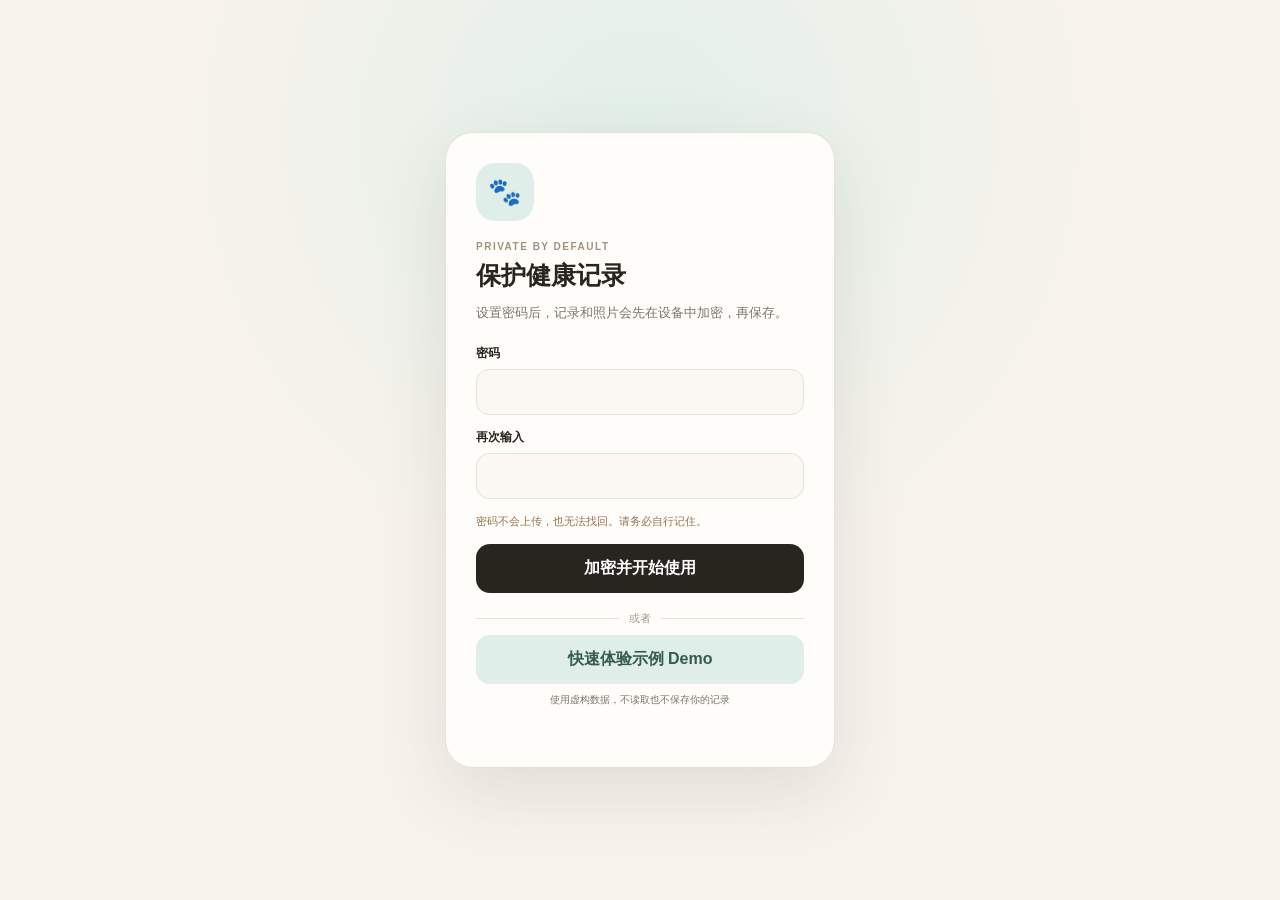
==== index.html @ d8dd059a "Initial public release" ====
<!doctype html>
<html lang="zh-CN">
<head>
  <meta charset="UTF-8"><meta name="viewport" content="width=device-width,initial-scale=1,viewport-fit=cover">
  <meta name="theme-color" content="#f7f3ec"><meta name="description" content="记录猫咪驱虫和不适情况，按时提醒，随时回顾。">
  <meta http-equiv="Content-Security-Policy" content="default-src 'self'; script-src 'self'; style-src 'self'; img-src 'self' data: blob:; connect-src 'self'; font-src 'self'; manifest-src 'self'; object-src 'none'; base-uri 'none'; form-action 'none'; frame-src 'none'; worker-src 'self'">
  <link rel="manifest" href="./manifest.webmanifest"><link rel="stylesheet" href="./styles.css"><title>猫咪健康簿</title>
</head>
<body>
<section class="lock-screen" id="lockScreen">
  <div class="lock-card">
    <div class="lock-icon">🐾</div>
    <p class="eyebrow">PRIVATE BY DEFAULT</p>
    <h1 id="lockTitle">保护健康记录</h1>
    <p class="lock-copy" id="lockCopy">设置密码后，记录和照片会先在设备中加密，再保存。</p>
    <form id="lockForm" class="form-grid">
      <label class="field"><span>密码</span><input id="vaultPassword" type="password" minlength="8" maxlength="128" autocomplete="current-password" required></label>
      <label class="field" id="confirmField"><span>再次输入</span><input id="vaultPasswordConfirm" type="password" minlength="8" maxlength="128" autocomplete="new-password"></label>
      <p class="lock-warning" id="lockWarning">密码不会上传，也无法找回。请务必自行记住。</p>
      <button class="button primary" id="lockSubmit" type="submit">加密并开始使用</button>
    </form>
    <div class="demo-entry"><span>或者</span><button class="button demo-button" id="demoButton" type="button">快速体验示例 Demo</button><small>使用虚构数据，不读取也不保存你的记录</small></div>
    <p class="lock-error" id="lockError" role="alert"></p>
  </div>
</section>
<div class="app-shell" id="appShell" hidden>
  <header class="topbar"><div><p class="eyebrow" id="todayText"></p><h1>猫咪健康簿</h1></div><button class="avatar-button" id="petButton" aria-label="编辑猫咪信息">🐈</button></header>
  <aside class="demo-banner" id="demoBanner" hidden><span><b>示例体验模式</b> · 所有修改将在刷新后重置</span><button id="exitDemoTop" type="button">退出</button></aside>
  <main>
    <section class="view active" id="homeView">
      <article class="hero-card"><div><p class="muted">今天的健康状态</p><h2 id="greetingText">先完善猫咪信息吧</h2><p id="healthSummary">记录每一次照顾，回顾时更安心。</p></div><span class="hero-cat">🐾</span></article>
      <div class="section-heading"><div><p class="eyebrow">CARE PLAN</p><h2>驱虫计划</h2></div><button class="text-button" data-open="settings">管理周期</button></div>
      <div class="care-grid" id="careCards"></div>
      <div class="section-heading"><div><p class="eyebrow">QUICK ADD</p><h2>快速记录</h2></div></div>
      <div class="quick-grid"><button class="quick-card coral" data-action="add-symptom"><span>＋</span><strong>记录不适</strong><small>呕吐、软便、泪痕…</small></button><button class="quick-card mint" data-action="add-deworming"><span>✓</span><strong>记录驱虫</strong><small>自动计算下次日期</small></button></div>
      <div class="section-heading"><div><p class="eyebrow">RECENT</p><h2>最近记录</h2></div><button class="text-button" data-nav="timeline">查看全部</button></div><div id="recentRecords" class="record-list"></div>
    </section>
    <section class="view" id="timelineView"><div class="page-title"><p class="eyebrow">HEALTH TIMELINE</p><h2>健康时间线</h2><p class="muted">把零散情况变成连续、可回顾的记录。</p></div><div class="filter-row"><button class="chip active" data-filter="all">全部</button><button class="chip" data-filter="symptom">不适</button><button class="chip" data-filter="deworming">驱虫</button></div><div id="timelineRecords" class="record-list spacious"></div></section>
    <section class="view" id="settingsView"><div class="page-title"><p class="eyebrow">SETTINGS</p><h2>设置与数据</h2><p class="muted">周期可以跟随药品变化随时调整。</p></div><div class="settings-card"><button class="setting-row" id="editPetRow"><span><b>猫咪信息</b><small id="petRowHint">未设置</small></span><i>›</i></button><button class="setting-row" id="editPlanRow"><span><b>驱虫周期</b><small id="planRowHint"></small></span><i>›</i></button><button class="setting-row" id="editTypesRow"><span><b>不适类型</b><small id="typesRowHint"></small></span><i>›</i></button></div><div class="settings-card" id="secureDataCard"><button class="setting-row" id="exportButton"><span><b>导出加密备份</b><small>备份需要当前密码才能恢复</small></span><i>↓</i></button><label class="setting-row" for="importInput"><span><b>恢复加密备份</b><small>导入前会验证备份密码</small></span><i>↑</i></label><input id="importInput" type="file" accept="application/json" hidden><button class="setting-row" id="lockButton"><span><b>立即锁定</b><small>清除当前会话中的解密密钥</small></span><i>⌁</i></button></div><div class="settings-card" id="demoDataCard" hidden><button class="setting-row" id="exitDemoSettings"><span><b>退出示例体验</b><small>返回安全版本入口</small></span><i>›</i></button></div><p class="privacy-note" id="privacyNote">🔐 记录和照片使用 AES-GCM 保存在当前设备。密码和解密密钥不会上传，也不会写入浏览器存储。</p></section>
  </main>
  <nav class="bottom-nav"><button class="nav-item active" data-nav="home"><span>⌂</span>首页</button><button class="nav-add" data-action="open-add" aria-label="添加记录">＋</button><button class="nav-item" data-nav="timeline"><span>◷</span>时间线</button><button class="nav-item" data-nav="settings"><span>⚙</span>设置</button></nav>
</div>
<div class="sheet-backdrop" id="sheetBackdrop" hidden></div><section class="sheet" id="sheet" role="dialog" hidden><div class="sheet-handle"></div><div id="sheetContent"></div></section><div class="toast" id="toast" role="status"></div>
<script src="./crypto.js" defer></script><script src="./app.js" defer></script>
</body></html>
---- styles.css ----
:root{--ink:#28251f;--muted:#7b756b;--paper:#f7f3ec;--card:#fffdfa;--line:#e9e1d5;--coral:#fbe3dc;--mint:#dfeee8;--shadow:0 10px 30px rgba(78,63,43,.08)}
*{box-sizing:border-box}body{margin:0;color:var(--ink);background:var(--paper);font-family:-apple-system,BlinkMacSystemFont,"PingFang SC","Microsoft YaHei",sans-serif}button,input,select,textarea{font:inherit}button{color:inherit}h1,h2,p{margin:0}.app-shell{width:min(100%,520px);min-height:100vh;margin:auto;padding:env(safe-area-inset-top) 18px calc(94px + env(safe-area-inset-bottom))}
.lock-screen{position:fixed;z-index:100;inset:0;display:grid;place-items:center;padding:24px;background:radial-gradient(circle at 50% 15%,#e2efe9,#f7f3ec 46%)}.lock-screen[hidden]{display:none}.lock-card{width:min(100%,390px);padding:30px;border:1px solid var(--line);border-radius:28px;background:#fffdfa;box-shadow:0 24px 70px #4e3f2b1f}.lock-icon{display:grid;place-items:center;width:58px;height:58px;margin-bottom:20px;border-radius:19px;background:var(--mint);font-size:27px}.lock-card h1{margin:7px 0 10px}.lock-copy{margin-bottom:22px;color:var(--muted);font-size:13px;line-height:1.65}.lock-warning{color:#98734f;font-size:11px;line-height:1.55}.lock-error{min-height:18px;margin-top:12px;color:#b95747;font-size:12px}.detail-photo{width:100%;max-height:45vh;object-fit:contain;border-radius:18px;background:#f3eee6}.detail-note{margin-top:16px;line-height:1.7}
.demo-entry{display:grid;gap:9px;margin-top:18px;text-align:center}.demo-entry>span{display:flex;align-items:center;gap:10px;color:#a69c8f;font-size:11px}.demo-entry>span:before,.demo-entry>span:after{content:"";height:1px;flex:1;background:var(--line)}.demo-entry small{color:var(--muted);font-size:10px}.demo-button{border:1px solid #8eb5a5;background:var(--mint);color:#345c4c}.demo-banner{display:flex;justify-content:space-between;align-items:center;margin:-4px 0 16px;padding:10px 13px;border-radius:13px;background:#fff0ce;color:#8b631f;font-size:11px}.demo-banner button{border:0;background:transparent;color:#8b631f;font-weight:700}
.topbar{display:flex;align-items:center;justify-content:space-between;padding:24px 2px 18px}h1{margin-top:3px;font-size:25px}h2{font-size:21px}.eyebrow{color:#a2927d;font-size:10px;font-weight:800;letter-spacing:1.5px}.muted{color:var(--muted)}.avatar-button{width:46px;height:46px;border:0;border-radius:50%;background:#eadac2;font-size:24px;box-shadow:var(--shadow)}
.view{display:none;animation:fade .22s ease}.view.active{display:block}@keyframes fade{from{opacity:0;transform:translateY(3px)}}.hero-card{position:relative;min-height:154px;display:flex;align-items:flex-end;overflow:hidden;padding:24px;border-radius:26px;color:#fff;background:linear-gradient(135deg,#789b8d,#a8c8b8);box-shadow:var(--shadow)}.hero-card h2{margin:7px 0;font-size:25px}.hero-card p{max-width:300px;font-size:13px;line-height:1.55}.hero-card .muted{color:#ffffffb8}.hero-cat{position:absolute;right:-8px;top:-9px;font-size:106px;opacity:.14;transform:rotate(-14deg)}
.section-heading{display:flex;justify-content:space-between;align-items:flex-end;margin:28px 2px 13px}.section-heading .eyebrow{margin-bottom:4px}.text-button{border:0;padding:7px 0;color:#9a715d;background:transparent;font-size:13px}.care-grid,.quick-grid{display:grid;grid-template-columns:1fr 1fr;gap:12px}.care-card{position:relative;min-height:155px;padding:17px;overflow:hidden;border:1px solid var(--line);border-radius:21px;background:var(--card);box-shadow:var(--shadow)}.care-icon{display:grid;place-items:center;width:38px;height:38px;margin-bottom:16px;border-radius:12px;background:var(--mint)}.care-card:nth-child(2) .care-icon{background:var(--coral)}.care-card strong{display:block;font-size:16px}.care-card .date{margin:6px 0 10px;color:var(--muted);font-size:12px}.status-pill{display:inline-flex;padding:4px 8px;border-radius:20px;background:#edf3ef;color:#56806e;font-size:11px;font-weight:700}.status-pill.due{background:#fff0ce;color:#a56d18}.status-pill.overdue{background:#fce1dd;color:#b95747}.calendar-button{position:absolute;right:12px;bottom:12px;width:32px;height:32px;border:0;border-radius:10px;background:#f3eee6}
.quick-card{min-height:116px;padding:16px;border:0;border-radius:21px;text-align:left;box-shadow:var(--shadow)}.quick-card.coral{background:var(--coral)}.quick-card.mint{background:var(--mint)}.quick-card span{display:grid;place-items:center;width:30px;height:30px;margin-bottom:10px;border-radius:50%;background:#ffffffad;font-size:20px}.quick-card strong,.quick-card small{display:block}.quick-card small{margin-top:5px;color:var(--muted);font-size:11px}
.record-list{display:grid;gap:10px}.record-list.spacious{margin-top:18px}.record-card{display:grid;grid-template-columns:42px 1fr auto;gap:12px;align-items:center;padding:14px;border:1px solid var(--line);border-radius:18px;background:var(--card)}.record-icon{display:grid;place-items:center;width:42px;height:42px;border-radius:14px;background:#f3eee6;font-size:19px;overflow:hidden}.record-main strong{display:block;font-size:15px}.record-main small{display:block;margin-top:5px;color:var(--muted);font-size:11px;line-height:1.4}.severity{padding:4px 7px;border-radius:12px;background:#f1eee9;color:var(--muted);font-size:10px}.severity.high{background:#fbe1dc;color:#b95747}.record-photo{width:42px;height:42px;object-fit:cover}.empty{padding:25px 16px;border:1px dashed #d9cfc1;border-radius:18px;color:var(--muted);text-align:center;font-size:13px}
.page-title{padding:12px 2px 6px}.page-title h2{margin:7px 0;font-size:28px}.page-title .muted{font-size:13px}.filter-row{display:flex;gap:8px;margin:18px 0 4px}.chip{padding:8px 15px;border:1px solid var(--line);border-radius:20px;background:transparent;color:var(--muted);font-size:13px}.chip.active{border-color:var(--ink);color:#fff;background:var(--ink)}
.settings-card{margin-top:18px;overflow:hidden;border:1px solid var(--line);border-radius:20px;background:var(--card)}.setting-row{width:100%;display:flex;justify-content:space-between;align-items:center;padding:17px;border:0;border-bottom:1px solid var(--line);background:transparent;text-align:left}.setting-row:last-child{border-bottom:0}.setting-row b,.setting-row small{display:block}.setting-row b{font-size:15px}.setting-row small{margin-top:5px;color:var(--muted);font-size:11px}.setting-row i{color:#aa9d8d;font-size:22px;font-style:normal}.privacy-note{margin:18px 8px;color:var(--muted);font-size:11px;line-height:1.65}
.bottom-nav{position:fixed;z-index:20;left:50%;bottom:0;width:min(100%,520px);min-height:73px;display:grid;grid-template-columns:1fr 1fr 1fr 1fr;align-items:center;padding:7px 22px calc(7px + env(safe-area-inset-bottom));transform:translateX(-50%);border-top:1px solid #463c2d14;background:#fffdfaec;backdrop-filter:blur(18px)}.nav-item{display:grid;gap:3px;justify-items:center;border:0;background:transparent;color:#9a9287;font-size:10px}.nav-item span{font-size:21px}.nav-item.active{color:var(--ink)}.nav-add{width:49px;height:49px;justify-self:center;border:0;border-radius:17px;color:#fff;background:var(--ink);font-size:29px;box-shadow:0 8px 18px #28251f38}
.sheet-backdrop{position:fixed;z-index:30;inset:0;background:#211d1752;backdrop-filter:blur(3px)}.sheet{position:fixed;z-index:31;left:50%;bottom:0;width:min(100%,520px);max-height:91vh;padding:10px 20px calc(24px + env(safe-area-inset-bottom));overflow-y:auto;transform:translateX(-50%);border-radius:28px 28px 0 0;background:var(--card);box-shadow:0 -20px 50px #28251f26;animation:up .25s ease}@keyframes up{from{transform:translate(-50%,100%)}}.sheet-handle{width:40px;height:4px;margin:0 auto 18px;border-radius:5px;background:#ded6cb}.sheet h2{font-size:24px}.sheet-intro{margin:7px 0 20px;color:var(--muted);font-size:12px}
.form-grid{display:grid;gap:14px}.field{display:grid;gap:7px}.field>span{font-size:12px;font-weight:700}.field input,.field select,.field textarea,.tag-editor input{width:100%;padding:13px 14px;border:1px solid var(--line);border-radius:13px;outline:none;background:#fbf8f3}.field textarea{min-height:86px;resize:vertical}.field-row{display:grid;grid-template-columns:1fr 1fr;gap:10px}.type-grid{display:flex;flex-wrap:wrap;gap:8px}.type-option input{position:absolute;opacity:0}.type-option span{display:inline-flex;padding:9px 13px;border:1px solid var(--line);border-radius:18px;font-size:12px}.type-option input:checked+span{border-color:var(--ink);color:#fff;background:var(--ink)}.photo-preview{display:none;width:90px;height:90px;border-radius:15px;object-fit:cover}.photo-preview.visible{display:block}.form-actions{display:grid;grid-template-columns:.7fr 1.3fr;gap:10px;margin-top:20px}.button{padding:14px 16px;border:0;border-radius:14px;font-weight:700}.button.secondary{background:#f1ece4}.button.primary{color:#fff;background:var(--ink)}.button.danger{color:#ad4b3d;background:#fbe1dc}
.add-menu{display:grid;grid-template-columns:1fr 1fr;gap:12px}.add-menu button{min-height:120px;border:0;border-radius:18px;font-size:15px;font-weight:700}.add-menu button:first-child{background:var(--coral)}.add-menu button:last-child{background:var(--mint)}.tag-editor{display:flex;gap:8px}.tag-editor input{flex:1}.tag-list{display:flex;flex-wrap:wrap;gap:8px;margin-top:12px}.tag{display:inline-flex;align-items:center;gap:7px;padding:7px 10px;border-radius:15px;background:#f2eee8;font-size:12px}.tag button{padding:0;border:0;background:transparent;color:#a66a5c}.toast{position:fixed;z-index:50;left:50%;bottom:98px;padding:10px 16px;opacity:0;pointer-events:none;transform:translate(-50%,10px);border-radius:20px;color:#fff;background:#28251fe6;font-size:12px;transition:.2s}.toast.show{opacity:1;transform:translate(-50%,0)}
@media(min-width:700px){body{background:#e9e2d7}.app-shell{background:var(--paper);box-shadow:0 0 70px #3e352a1f}}
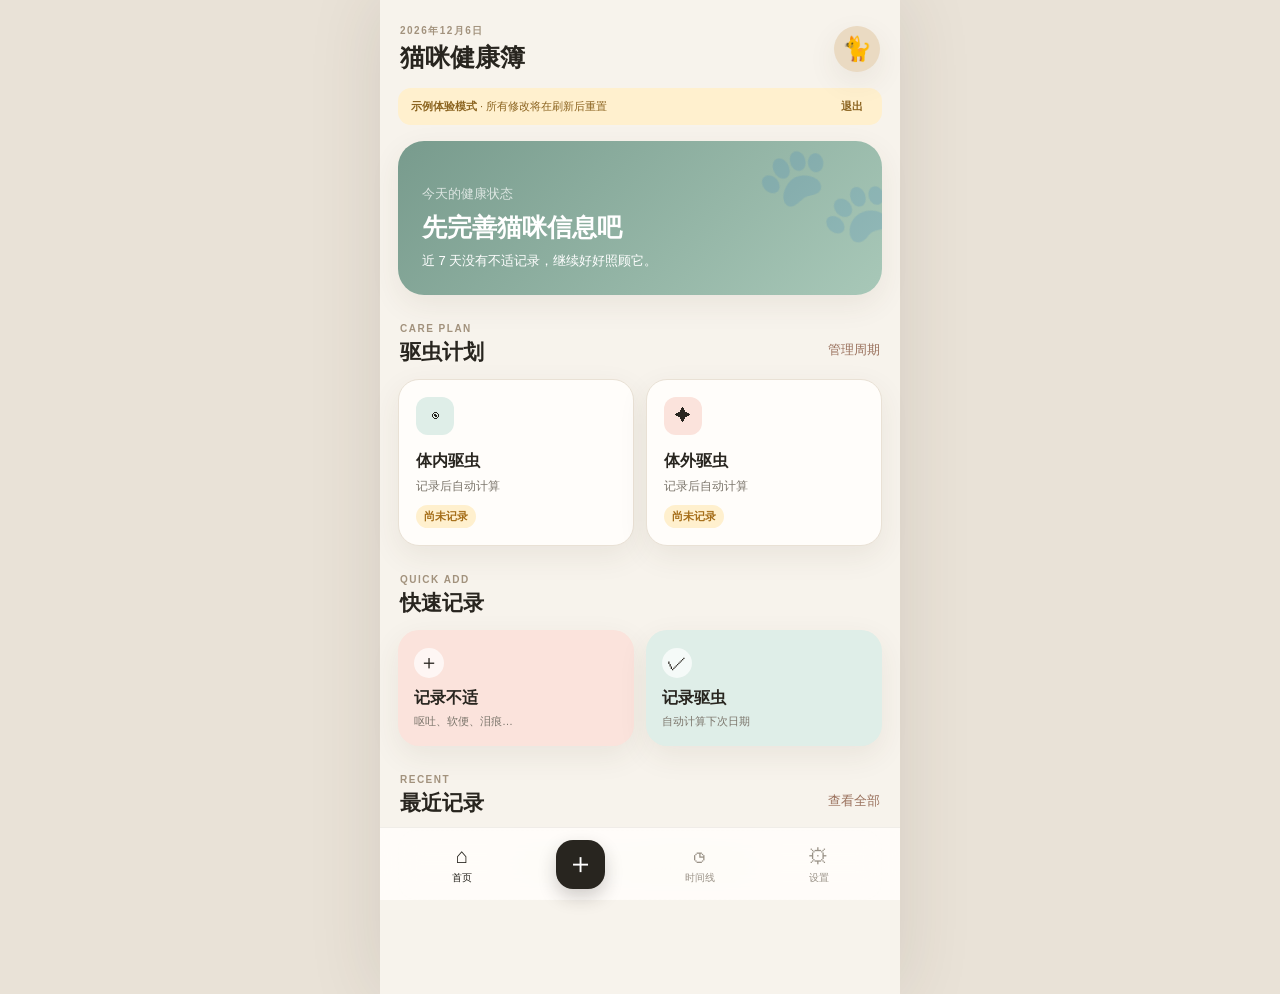
==== commit 598dc40c: "Simplify to password-free local-first storage" ====
--- a/index.html
+++ b/index.html
@@ -7,23 +7,7 @@
   <link rel="manifest" href="./manifest.webmanifest"><link rel="stylesheet" href="./styles.css"><title>猫咪健康簿</title>
 </head>
 <body>
-<section class="lock-screen" id="lockScreen">
-  <div class="lock-card">
-    <div class="lock-icon">🐾</div>
-    <p class="eyebrow">PRIVATE BY DEFAULT</p>
-    <h1 id="lockTitle">保护健康记录</h1>
-    <p class="lock-copy" id="lockCopy">设置密码后，记录和照片会先在设备中加密，再保存。</p>
-    <form id="lockForm" class="form-grid">
-      <label class="field"><span>密码</span><input id="vaultPassword" type="password" minlength="8" maxlength="128" autocomplete="current-password" required></label>
-      <label class="field" id="confirmField"><span>再次输入</span><input id="vaultPasswordConfirm" type="password" minlength="8" maxlength="128" autocomplete="new-password"></label>
-      <p class="lock-warning" id="lockWarning">密码不会上传，也无法找回。请务必自行记住。</p>
-      <button class="button primary" id="lockSubmit" type="submit">加密并开始使用</button>
-    </form>
-    <div class="demo-entry"><span>或者</span><button class="button demo-button" id="demoButton" type="button">快速体验示例 Demo</button><small>使用虚构数据，不读取也不保存你的记录</small></div>
-    <p class="lock-error" id="lockError" role="alert"></p>
-  </div>
-</section>
-<div class="app-shell" id="appShell" hidden>
+<div class="app-shell" id="appShell">
   <header class="topbar"><div><p class="eyebrow" id="todayText"></p><h1>猫咪健康簿</h1></div><button class="avatar-button" id="petButton" aria-label="编辑猫咪信息">🐈</button></header>
   <aside class="demo-banner" id="demoBanner" hidden><span><b>示例体验模式</b> · 所有修改将在刷新后重置</span><button id="exitDemoTop" type="button">退出</button></aside>
   <main>
@@ -36,10 +20,10 @@
       <div class="section-heading"><div><p class="eyebrow">RECENT</p><h2>最近记录</h2></div><button class="text-button" data-nav="timeline">查看全部</button></div><div id="recentRecords" class="record-list"></div>
     </section>
     <section class="view" id="timelineView"><div class="page-title"><p class="eyebrow">HEALTH TIMELINE</p><h2>健康时间线</h2><p class="muted">把零散情况变成连续、可回顾的记录。</p></div><div class="filter-row"><button class="chip active" data-filter="all">全部</button><button class="chip" data-filter="symptom">不适</button><button class="chip" data-filter="deworming">驱虫</button></div><div id="timelineRecords" class="record-list spacious"></div></section>
-    <section class="view" id="settingsView"><div class="page-title"><p class="eyebrow">SETTINGS</p><h2>设置与数据</h2><p class="muted">周期可以跟随药品变化随时调整。</p></div><div class="settings-card"><button class="setting-row" id="editPetRow"><span><b>猫咪信息</b><small id="petRowHint">未设置</small></span><i>›</i></button><button class="setting-row" id="editPlanRow"><span><b>驱虫周期</b><small id="planRowHint"></small></span><i>›</i></button><button class="setting-row" id="editTypesRow"><span><b>不适类型</b><small id="typesRowHint"></small></span><i>›</i></button></div><div class="settings-card" id="secureDataCard"><button class="setting-row" id="exportButton"><span><b>导出加密备份</b><small>备份需要当前密码才能恢复</small></span><i>↓</i></button><label class="setting-row" for="importInput"><span><b>恢复加密备份</b><small>导入前会验证备份密码</small></span><i>↑</i></label><input id="importInput" type="file" accept="application/json" hidden><button class="setting-row" id="lockButton"><span><b>立即锁定</b><small>清除当前会话中的解密密钥</small></span><i>⌁</i></button></div><div class="settings-card" id="demoDataCard" hidden><button class="setting-row" id="exitDemoSettings"><span><b>退出示例体验</b><small>返回安全版本入口</small></span><i>›</i></button></div><p class="privacy-note" id="privacyNote">🔐 记录和照片使用 AES-GCM 保存在当前设备。密码和解密密钥不会上传，也不会写入浏览器存储。</p></section>
+    <section class="view" id="settingsView"><div class="page-title"><p class="eyebrow">SETTINGS</p><h2>设置与数据</h2><p class="muted">周期可以跟随药品变化随时调整。</p></div><div class="settings-card"><button class="setting-row" id="editPetRow"><span><b>猫咪信息</b><small id="petRowHint">未设置</small></span><i>›</i></button><button class="setting-row" id="editPlanRow"><span><b>驱虫周期</b><small id="planRowHint"></small></span><i>›</i></button><button class="setting-row" id="editTypesRow"><span><b>不适类型</b><small id="typesRowHint"></small></span><i>›</i></button></div><div class="settings-card" id="localDataCard"><button class="setting-row" id="exportButton"><span><b>备份全部数据</b><small>导出 JSON 文件</small></span><i>↓</i></button><label class="setting-row" for="importInput"><span><b>恢复备份</b><small>从 JSON 文件导入</small></span><i>↑</i></label><input id="importInput" type="file" accept="application/json" hidden><button class="setting-row" id="clearDataButton"><span><b>清除本机数据</b><small>删除当前浏览器中的全部记录</small></span><i>×</i></button></div><div class="settings-card" id="demoDataCard" hidden><button class="setting-row" id="exitDemoSettings"><span><b>退出示例体验</b><small>返回我的本地数据</small></span><i>›</i></button></div><p class="privacy-note" id="privacyNote">🔒 所有记录和照片只保存在当前设备浏览器中，不会上传服务器。清理浏览器数据或换设备前请先备份。</p></section>
   </main>
   <nav class="bottom-nav"><button class="nav-item active" data-nav="home"><span>⌂</span>首页</button><button class="nav-add" data-action="open-add" aria-label="添加记录">＋</button><button class="nav-item" data-nav="timeline"><span>◷</span>时间线</button><button class="nav-item" data-nav="settings"><span>⚙</span>设置</button></nav>
 </div>
 <div class="sheet-backdrop" id="sheetBackdrop" hidden></div><section class="sheet" id="sheet" role="dialog" hidden><div class="sheet-handle"></div><div id="sheetContent"></div></section><div class="toast" id="toast" role="status"></div>
-<script src="./crypto.js" defer></script><script src="./app.js" defer></script>
+<script src="./app.js" defer></script>
 </body></html>
--- a/styles.css
+++ b/styles.css
@@ -1,7 +1,6 @@
 :root{--ink:#28251f;--muted:#7b756b;--paper:#f7f3ec;--card:#fffdfa;--line:#e9e1d5;--coral:#fbe3dc;--mint:#dfeee8;--shadow:0 10px 30px rgba(78,63,43,.08)}
 *{box-sizing:border-box}body{margin:0;color:var(--ink);background:var(--paper);font-family:-apple-system,BlinkMacSystemFont,"PingFang SC","Microsoft YaHei",sans-serif}button,input,select,textarea{font:inherit}button{color:inherit}h1,h2,p{margin:0}.app-shell{width:min(100%,520px);min-height:100vh;margin:auto;padding:env(safe-area-inset-top) 18px calc(94px + env(safe-area-inset-bottom))}
-.lock-screen{position:fixed;z-index:100;inset:0;display:grid;place-items:center;padding:24px;background:radial-gradient(circle at 50% 15%,#e2efe9,#f7f3ec 46%)}.lock-screen[hidden]{display:none}.lock-card{width:min(100%,390px);padding:30px;border:1px solid var(--line);border-radius:28px;background:#fffdfa;box-shadow:0 24px 70px #4e3f2b1f}.lock-icon{display:grid;place-items:center;width:58px;height:58px;margin-bottom:20px;border-radius:19px;background:var(--mint);font-size:27px}.lock-card h1{margin:7px 0 10px}.lock-copy{margin-bottom:22px;color:var(--muted);font-size:13px;line-height:1.65}.lock-warning{color:#98734f;font-size:11px;line-height:1.55}.lock-error{min-height:18px;margin-top:12px;color:#b95747;font-size:12px}.detail-photo{width:100%;max-height:45vh;object-fit:contain;border-radius:18px;background:#f3eee6}.detail-note{margin-top:16px;line-height:1.7}
-.demo-entry{display:grid;gap:9px;margin-top:18px;text-align:center}.demo-entry>span{display:flex;align-items:center;gap:10px;color:#a69c8f;font-size:11px}.demo-entry>span:before,.demo-entry>span:after{content:"";height:1px;flex:1;background:var(--line)}.demo-entry small{color:var(--muted);font-size:10px}.demo-button{border:1px solid #8eb5a5;background:var(--mint);color:#345c4c}.demo-banner{display:flex;justify-content:space-between;align-items:center;margin:-4px 0 16px;padding:10px 13px;border-radius:13px;background:#fff0ce;color:#8b631f;font-size:11px}.demo-banner button{border:0;background:transparent;color:#8b631f;font-weight:700}
+.detail-photo{width:100%;max-height:45vh;object-fit:contain;border-radius:18px;background:#f3eee6}.detail-note{margin-top:16px;line-height:1.7}.demo-banner{display:flex;justify-content:space-between;align-items:center;margin:-4px 0 16px;padding:10px 13px;border-radius:13px;background:#fff0ce;color:#8b631f;font-size:11px}.demo-banner button{border:0;background:transparent;color:#8b631f;font-weight:700}
 .topbar{display:flex;align-items:center;justify-content:space-between;padding:24px 2px 18px}h1{margin-top:3px;font-size:25px}h2{font-size:21px}.eyebrow{color:#a2927d;font-size:10px;font-weight:800;letter-spacing:1.5px}.muted{color:var(--muted)}.avatar-button{width:46px;height:46px;border:0;border-radius:50%;background:#eadac2;font-size:24px;box-shadow:var(--shadow)}
 .view{display:none;animation:fade .22s ease}.view.active{display:block}@keyframes fade{from{opacity:0;transform:translateY(3px)}}.hero-card{position:relative;min-height:154px;display:flex;align-items:flex-end;overflow:hidden;padding:24px;border-radius:26px;color:#fff;background:linear-gradient(135deg,#789b8d,#a8c8b8);box-shadow:var(--shadow)}.hero-card h2{margin:7px 0;font-size:25px}.hero-card p{max-width:300px;font-size:13px;line-height:1.55}.hero-card .muted{color:#ffffffb8}.hero-cat{position:absolute;right:-8px;top:-9px;font-size:106px;opacity:.14;transform:rotate(-14deg)}
 .section-heading{display:flex;justify-content:space-between;align-items:flex-end;margin:28px 2px 13px}.section-heading .eyebrow{margin-bottom:4px}.text-button{border:0;padding:7px 0;color:#9a715d;background:transparent;font-size:13px}.care-grid,.quick-grid{display:grid;grid-template-columns:1fr 1fr;gap:12px}.care-card{position:relative;min-height:155px;padding:17px;overflow:hidden;border:1px solid var(--line);border-radius:21px;background:var(--card);box-shadow:var(--shadow)}.care-icon{display:grid;place-items:center;width:38px;height:38px;margin-bottom:16px;border-radius:12px;background:var(--mint)}.care-card:nth-child(2) .care-icon{background:var(--coral)}.care-card strong{display:block;font-size:16px}.care-card .date{margin:6px 0 10px;color:var(--muted);font-size:12px}.status-pill{display:inline-flex;padding:4px 8px;border-radius:20px;background:#edf3ef;color:#56806e;font-size:11px;font-weight:700}.status-pill.due{background:#fff0ce;color:#a56d18}.status-pill.overdue{background:#fce1dd;color:#b95747}.calendar-button{position:absolute;right:12px;bottom:12px;width:32px;height:32px;border:0;border-radius:10px;background:#f3eee6}
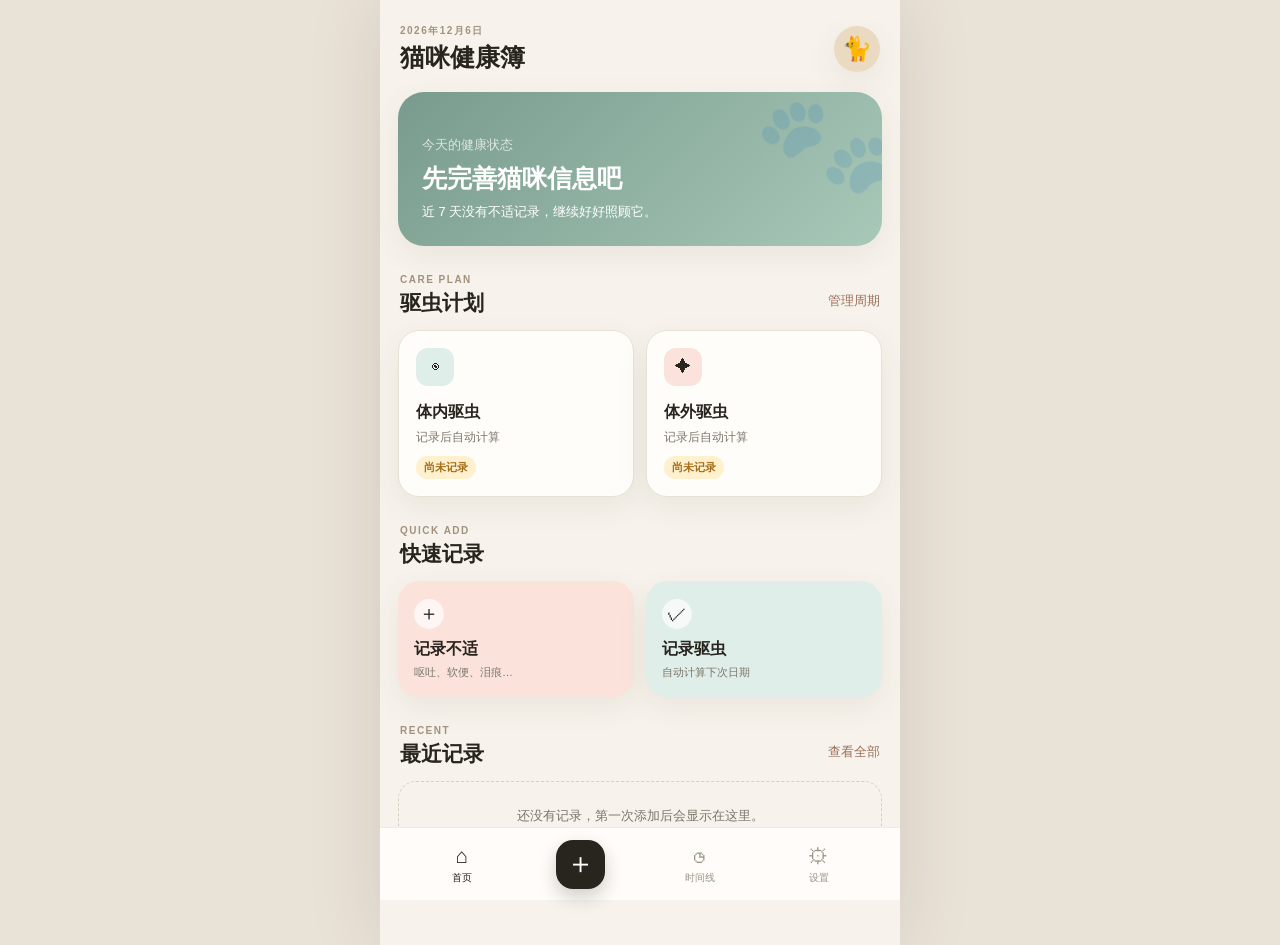
==== commit e39e7a3c: "Fix iOS Safari form overflow" ====
--- a/index.html
+++ b/index.html
@@ -4,7 +4,7 @@
   <meta charset="UTF-8"><meta name="viewport" content="width=device-width,initial-scale=1,viewport-fit=cover">
   <meta name="theme-color" content="#f7f3ec"><meta name="description" content="记录猫咪驱虫和不适情况，按时提醒，随时回顾。">
   <meta http-equiv="Content-Security-Policy" content="default-src 'self'; script-src 'self'; style-src 'self'; img-src 'self' data: blob:; connect-src 'self'; font-src 'self'; manifest-src 'self'; object-src 'none'; base-uri 'none'; form-action 'none'; frame-src 'none'; worker-src 'self'">
-  <link rel="manifest" href="./manifest.webmanifest"><link rel="stylesheet" href="./styles.css"><title>猫咪健康簿</title>
+  <link rel="manifest" href="./manifest.webmanifest"><link rel="stylesheet" href="./styles.css?v=9"><title>猫咪健康簿</title>
 </head>
 <body>
 <div class="app-shell" id="appShell">
@@ -25,5 +25,5 @@
   <nav class="bottom-nav"><button class="nav-item active" data-nav="home"><span>⌂</span>首页</button><button class="nav-add" data-action="open-add" aria-label="添加记录">＋</button><button class="nav-item" data-nav="timeline"><span>◷</span>时间线</button><button class="nav-item" data-nav="settings"><span>⚙</span>设置</button></nav>
 </div>
 <div class="sheet-backdrop" id="sheetBackdrop" hidden></div><section class="sheet" id="sheet" role="dialog" hidden><div class="sheet-handle"></div><div id="sheetContent"></div></section><div class="toast" id="toast" role="status"></div>
-<script src="./app.js" defer></script>
+<script src="./app.js?v=9" defer></script>
 </body></html>
--- a/styles.css
+++ b/styles.css
@@ -1,6 +1,6 @@
 :root{--ink:#28251f;--muted:#7b756b;--paper:#f7f3ec;--card:#fffdfa;--line:#e9e1d5;--coral:#fbe3dc;--mint:#dfeee8;--shadow:0 10px 30px rgba(78,63,43,.08)}
 *{box-sizing:border-box}body{margin:0;color:var(--ink);background:var(--paper);font-family:-apple-system,BlinkMacSystemFont,"PingFang SC","Microsoft YaHei",sans-serif}button,input,select,textarea{font:inherit}button{color:inherit}h1,h2,p{margin:0}.app-shell{width:min(100%,520px);min-height:100vh;margin:auto;padding:env(safe-area-inset-top) 18px calc(94px + env(safe-area-inset-bottom))}
-.detail-photo{width:100%;max-height:45vh;object-fit:contain;border-radius:18px;background:#f3eee6}.detail-note{margin-top:16px;line-height:1.7}.demo-banner{display:flex;justify-content:space-between;align-items:center;margin:-4px 0 16px;padding:10px 13px;border-radius:13px;background:#fff0ce;color:#8b631f;font-size:11px}.demo-banner button{border:0;background:transparent;color:#8b631f;font-weight:700}
+.detail-photo{width:100%;max-height:45vh;object-fit:contain;border-radius:18px;background:#f3eee6}.detail-note{margin-top:16px;line-height:1.7}.demo-banner{display:flex;justify-content:space-between;align-items:center;margin:-4px 0 16px;padding:10px 13px;border-radius:13px;background:#fff0ce;color:#8b631f;font-size:11px}.demo-banner[hidden]{display:none}.demo-banner button{border:0;background:transparent;color:#8b631f;font-weight:700}
 .topbar{display:flex;align-items:center;justify-content:space-between;padding:24px 2px 18px}h1{margin-top:3px;font-size:25px}h2{font-size:21px}.eyebrow{color:#a2927d;font-size:10px;font-weight:800;letter-spacing:1.5px}.muted{color:var(--muted)}.avatar-button{width:46px;height:46px;border:0;border-radius:50%;background:#eadac2;font-size:24px;box-shadow:var(--shadow)}
 .view{display:none;animation:fade .22s ease}.view.active{display:block}@keyframes fade{from{opacity:0;transform:translateY(3px)}}.hero-card{position:relative;min-height:154px;display:flex;align-items:flex-end;overflow:hidden;padding:24px;border-radius:26px;color:#fff;background:linear-gradient(135deg,#789b8d,#a8c8b8);box-shadow:var(--shadow)}.hero-card h2{margin:7px 0;font-size:25px}.hero-card p{max-width:300px;font-size:13px;line-height:1.55}.hero-card .muted{color:#ffffffb8}.hero-cat{position:absolute;right:-8px;top:-9px;font-size:106px;opacity:.14;transform:rotate(-14deg)}
 .section-heading{display:flex;justify-content:space-between;align-items:flex-end;margin:28px 2px 13px}.section-heading .eyebrow{margin-bottom:4px}.text-button{border:0;padding:7px 0;color:#9a715d;background:transparent;font-size:13px}.care-grid,.quick-grid{display:grid;grid-template-columns:1fr 1fr;gap:12px}.care-card{position:relative;min-height:155px;padding:17px;overflow:hidden;border:1px solid var(--line);border-radius:21px;background:var(--card);box-shadow:var(--shadow)}.care-icon{display:grid;place-items:center;width:38px;height:38px;margin-bottom:16px;border-radius:12px;background:var(--mint)}.care-card:nth-child(2) .care-icon{background:var(--coral)}.care-card strong{display:block;font-size:16px}.care-card .date{margin:6px 0 10px;color:var(--muted);font-size:12px}.status-pill{display:inline-flex;padding:4px 8px;border-radius:20px;background:#edf3ef;color:#56806e;font-size:11px;font-weight:700}.status-pill.due{background:#fff0ce;color:#a56d18}.status-pill.overdue{background:#fce1dd;color:#b95747}.calendar-button{position:absolute;right:12px;bottom:12px;width:32px;height:32px;border:0;border-radius:10px;background:#f3eee6}
@@ -9,7 +9,8 @@
 .page-title{padding:12px 2px 6px}.page-title h2{margin:7px 0;font-size:28px}.page-title .muted{font-size:13px}.filter-row{display:flex;gap:8px;margin:18px 0 4px}.chip{padding:8px 15px;border:1px solid var(--line);border-radius:20px;background:transparent;color:var(--muted);font-size:13px}.chip.active{border-color:var(--ink);color:#fff;background:var(--ink)}
 .settings-card{margin-top:18px;overflow:hidden;border:1px solid var(--line);border-radius:20px;background:var(--card)}.setting-row{width:100%;display:flex;justify-content:space-between;align-items:center;padding:17px;border:0;border-bottom:1px solid var(--line);background:transparent;text-align:left}.setting-row:last-child{border-bottom:0}.setting-row b,.setting-row small{display:block}.setting-row b{font-size:15px}.setting-row small{margin-top:5px;color:var(--muted);font-size:11px}.setting-row i{color:#aa9d8d;font-size:22px;font-style:normal}.privacy-note{margin:18px 8px;color:var(--muted);font-size:11px;line-height:1.65}
 .bottom-nav{position:fixed;z-index:20;left:50%;bottom:0;width:min(100%,520px);min-height:73px;display:grid;grid-template-columns:1fr 1fr 1fr 1fr;align-items:center;padding:7px 22px calc(7px + env(safe-area-inset-bottom));transform:translateX(-50%);border-top:1px solid #463c2d14;background:#fffdfaec;backdrop-filter:blur(18px)}.nav-item{display:grid;gap:3px;justify-items:center;border:0;background:transparent;color:#9a9287;font-size:10px}.nav-item span{font-size:21px}.nav-item.active{color:var(--ink)}.nav-add{width:49px;height:49px;justify-self:center;border:0;border-radius:17px;color:#fff;background:var(--ink);font-size:29px;box-shadow:0 8px 18px #28251f38}
-.sheet-backdrop{position:fixed;z-index:30;inset:0;background:#211d1752;backdrop-filter:blur(3px)}.sheet{position:fixed;z-index:31;left:50%;bottom:0;width:min(100%,520px);max-height:91vh;padding:10px 20px calc(24px + env(safe-area-inset-bottom));overflow-y:auto;transform:translateX(-50%);border-radius:28px 28px 0 0;background:var(--card);box-shadow:0 -20px 50px #28251f26;animation:up .25s ease}@keyframes up{from{transform:translate(-50%,100%)}}.sheet-handle{width:40px;height:4px;margin:0 auto 18px;border-radius:5px;background:#ded6cb}.sheet h2{font-size:24px}.sheet-intro{margin:7px 0 20px;color:var(--muted);font-size:12px}
-.form-grid{display:grid;gap:14px}.field{display:grid;gap:7px}.field>span{font-size:12px;font-weight:700}.field input,.field select,.field textarea,.tag-editor input{width:100%;padding:13px 14px;border:1px solid var(--line);border-radius:13px;outline:none;background:#fbf8f3}.field textarea{min-height:86px;resize:vertical}.field-row{display:grid;grid-template-columns:1fr 1fr;gap:10px}.type-grid{display:flex;flex-wrap:wrap;gap:8px}.type-option input{position:absolute;opacity:0}.type-option span{display:inline-flex;padding:9px 13px;border:1px solid var(--line);border-radius:18px;font-size:12px}.type-option input:checked+span{border-color:var(--ink);color:#fff;background:var(--ink)}.photo-preview{display:none;width:90px;height:90px;border-radius:15px;object-fit:cover}.photo-preview.visible{display:block}.form-actions{display:grid;grid-template-columns:.7fr 1.3fr;gap:10px;margin-top:20px}.button{padding:14px 16px;border:0;border-radius:14px;font-weight:700}.button.secondary{background:#f1ece4}.button.primary{color:#fff;background:var(--ink)}.button.danger{color:#ad4b3d;background:#fbe1dc}
+.sheet-backdrop{position:fixed;z-index:30;inset:0;background:#211d1752;backdrop-filter:blur(3px)}.sheet{position:fixed;z-index:31;left:50%;bottom:0;width:min(100%,520px);max-width:100vw;max-height:91vh;padding:10px 20px calc(24px + env(safe-area-inset-bottom));overflow-x:hidden;overflow-y:auto;transform:translateX(-50%);border-radius:28px 28px 0 0;background:var(--card);box-shadow:0 -20px 50px #28251f26;animation:up .25s ease}.sheet #sheetContent,.sheet form{width:100%;max-width:100%;min-width:0}@keyframes up{from{transform:translate(-50%,100%)}}.sheet-handle{width:40px;height:4px;margin:0 auto 18px;border-radius:5px;background:#ded6cb}.sheet h2{font-size:24px}.sheet-intro{margin:7px 0 20px;color:var(--muted);font-size:12px}
+.form-grid{display:grid;gap:14px;width:100%;max-width:100%;min-width:0}.field{display:grid;gap:7px;width:100%;max-width:100%;min-width:0}.field>span{font-size:12px;font-weight:700}.field input,.field select,.field textarea,.tag-editor input{display:block;box-sizing:border-box;width:100%;min-width:0;max-width:100%;padding:13px 14px;border:1px solid var(--line);border-radius:13px;outline:none;background:#fbf8f3}.field .datetime-control{display:block;box-sizing:border-box;width:100%;min-width:0;max-width:100%;overflow:hidden;border:1px solid var(--line);border-radius:13px;background:#fbf8f3}.field .datetime-control input[type="datetime-local"]{display:block;-webkit-appearance:none;appearance:none;box-sizing:border-box;inline-size:100%;width:100%;min-width:0;max-width:100%;max-inline-size:100%;overflow:hidden;padding:13px 14px;border:0;border-radius:0;background:transparent;font-size:16px}.field textarea{min-height:86px;resize:vertical}.field-row{display:grid;grid-template-columns:minmax(0,1fr) minmax(0,1fr);gap:10px;width:100%;max-width:100%;min-width:0}.type-grid{display:flex;flex-wrap:wrap;gap:8px}.type-option input{position:absolute;width:1px;height:1px;min-width:0;max-width:1px;padding:0;overflow:hidden;opacity:0}.type-option span{display:inline-flex;padding:9px 13px;border:1px solid var(--line);border-radius:18px;font-size:12px}.type-option input:checked+span{border-color:var(--ink);color:#fff;background:var(--ink)}.photo-preview{display:none;width:90px;height:90px;border-radius:15px;object-fit:cover}.photo-preview.visible{display:block}.form-actions{display:grid;grid-template-columns:.7fr 1.3fr;gap:10px;margin-top:20px}.button{padding:14px 16px;border:0;border-radius:14px;font-weight:700}.button.secondary{background:#f1ece4}.button.primary{color:#fff;background:var(--ink)}.button.danger{color:#ad4b3d;background:#fbe1dc}
 .add-menu{display:grid;grid-template-columns:1fr 1fr;gap:12px}.add-menu button{min-height:120px;border:0;border-radius:18px;font-size:15px;font-weight:700}.add-menu button:first-child{background:var(--coral)}.add-menu button:last-child{background:var(--mint)}.tag-editor{display:flex;gap:8px}.tag-editor input{flex:1}.tag-list{display:flex;flex-wrap:wrap;gap:8px;margin-top:12px}.tag{display:inline-flex;align-items:center;gap:7px;padding:7px 10px;border-radius:15px;background:#f2eee8;font-size:12px}.tag button{padding:0;border:0;background:transparent;color:#a66a5c}.toast{position:fixed;z-index:50;left:50%;bottom:98px;padding:10px 16px;opacity:0;pointer-events:none;transform:translate(-50%,10px);border-radius:20px;color:#fff;background:#28251fe6;font-size:12px;transition:.2s}.toast.show{opacity:1;transform:translate(-50%,0)}
+@media(max-width:520px){.field-row{grid-template-columns:minmax(0,1fr)}}
 @media(min-width:700px){body{background:#e9e2d7}.app-shell{background:var(--paper);box-shadow:0 0 70px #3e352a1f}}
